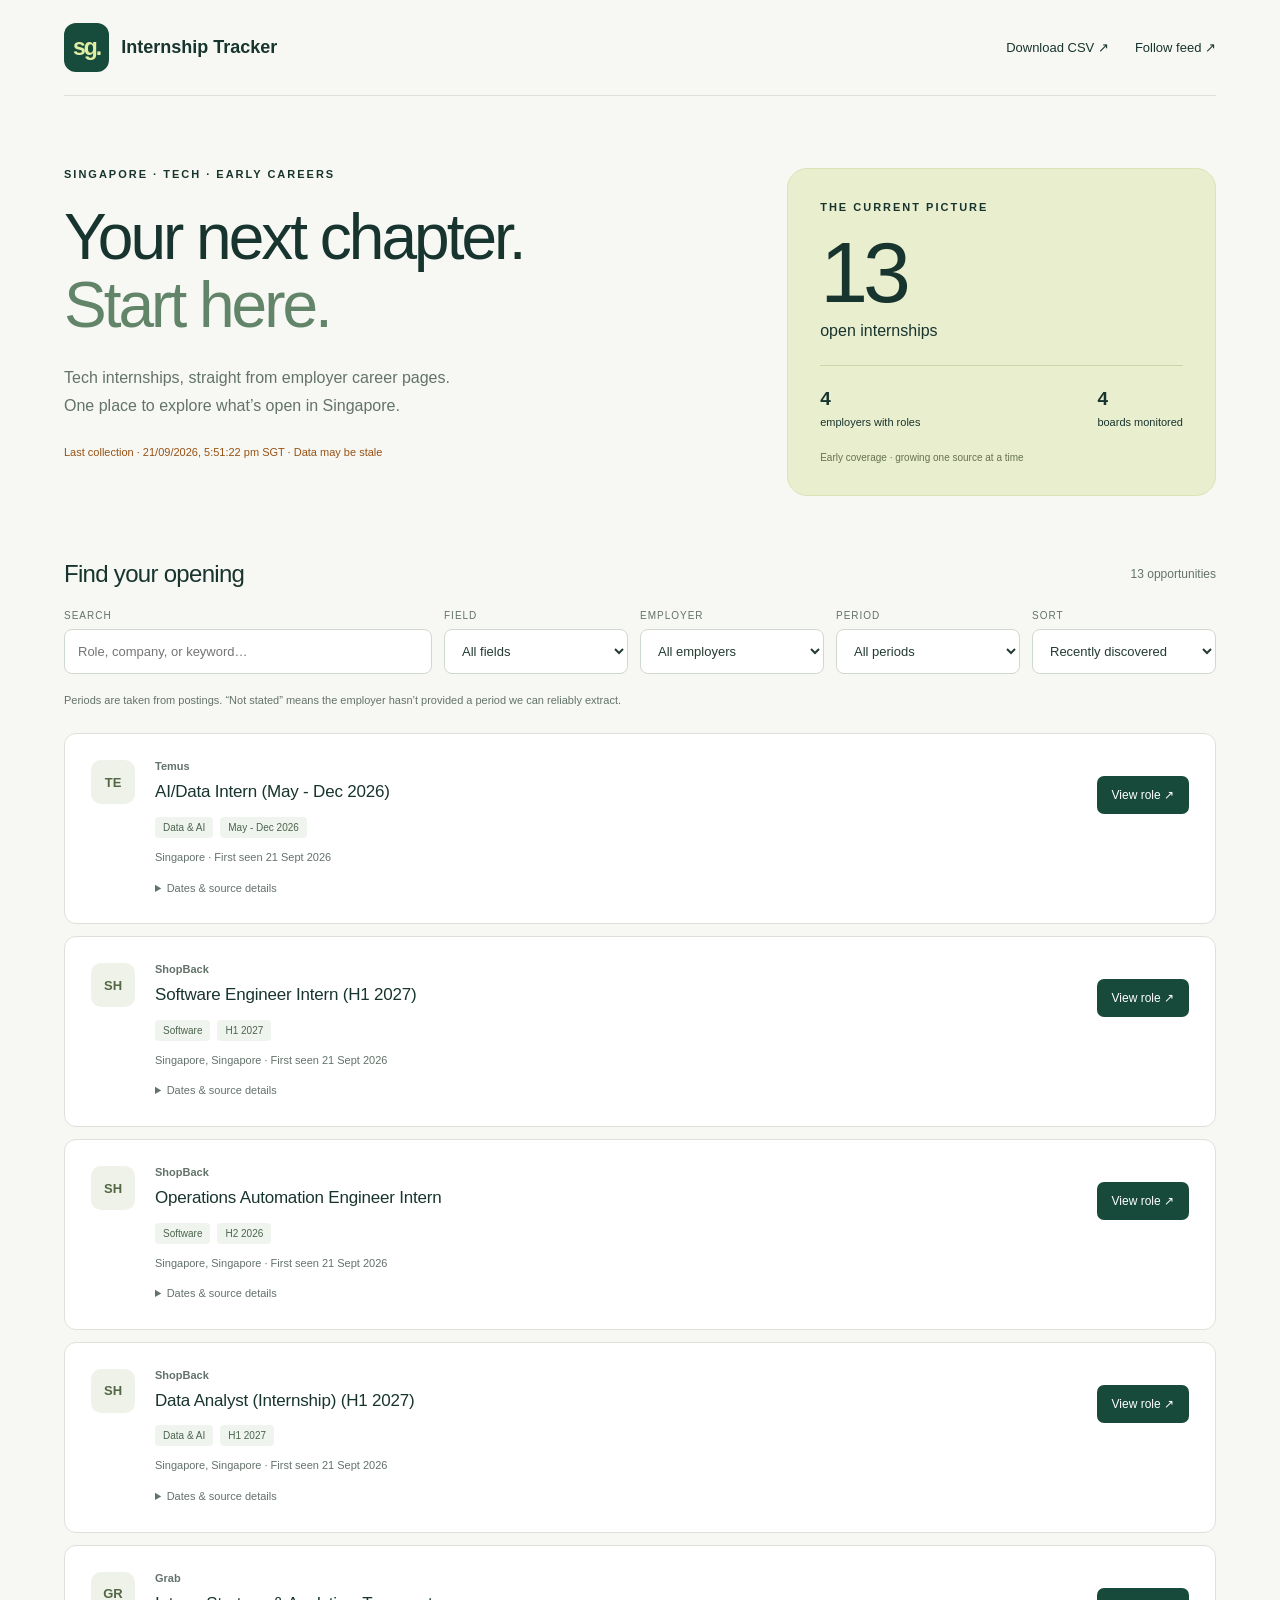
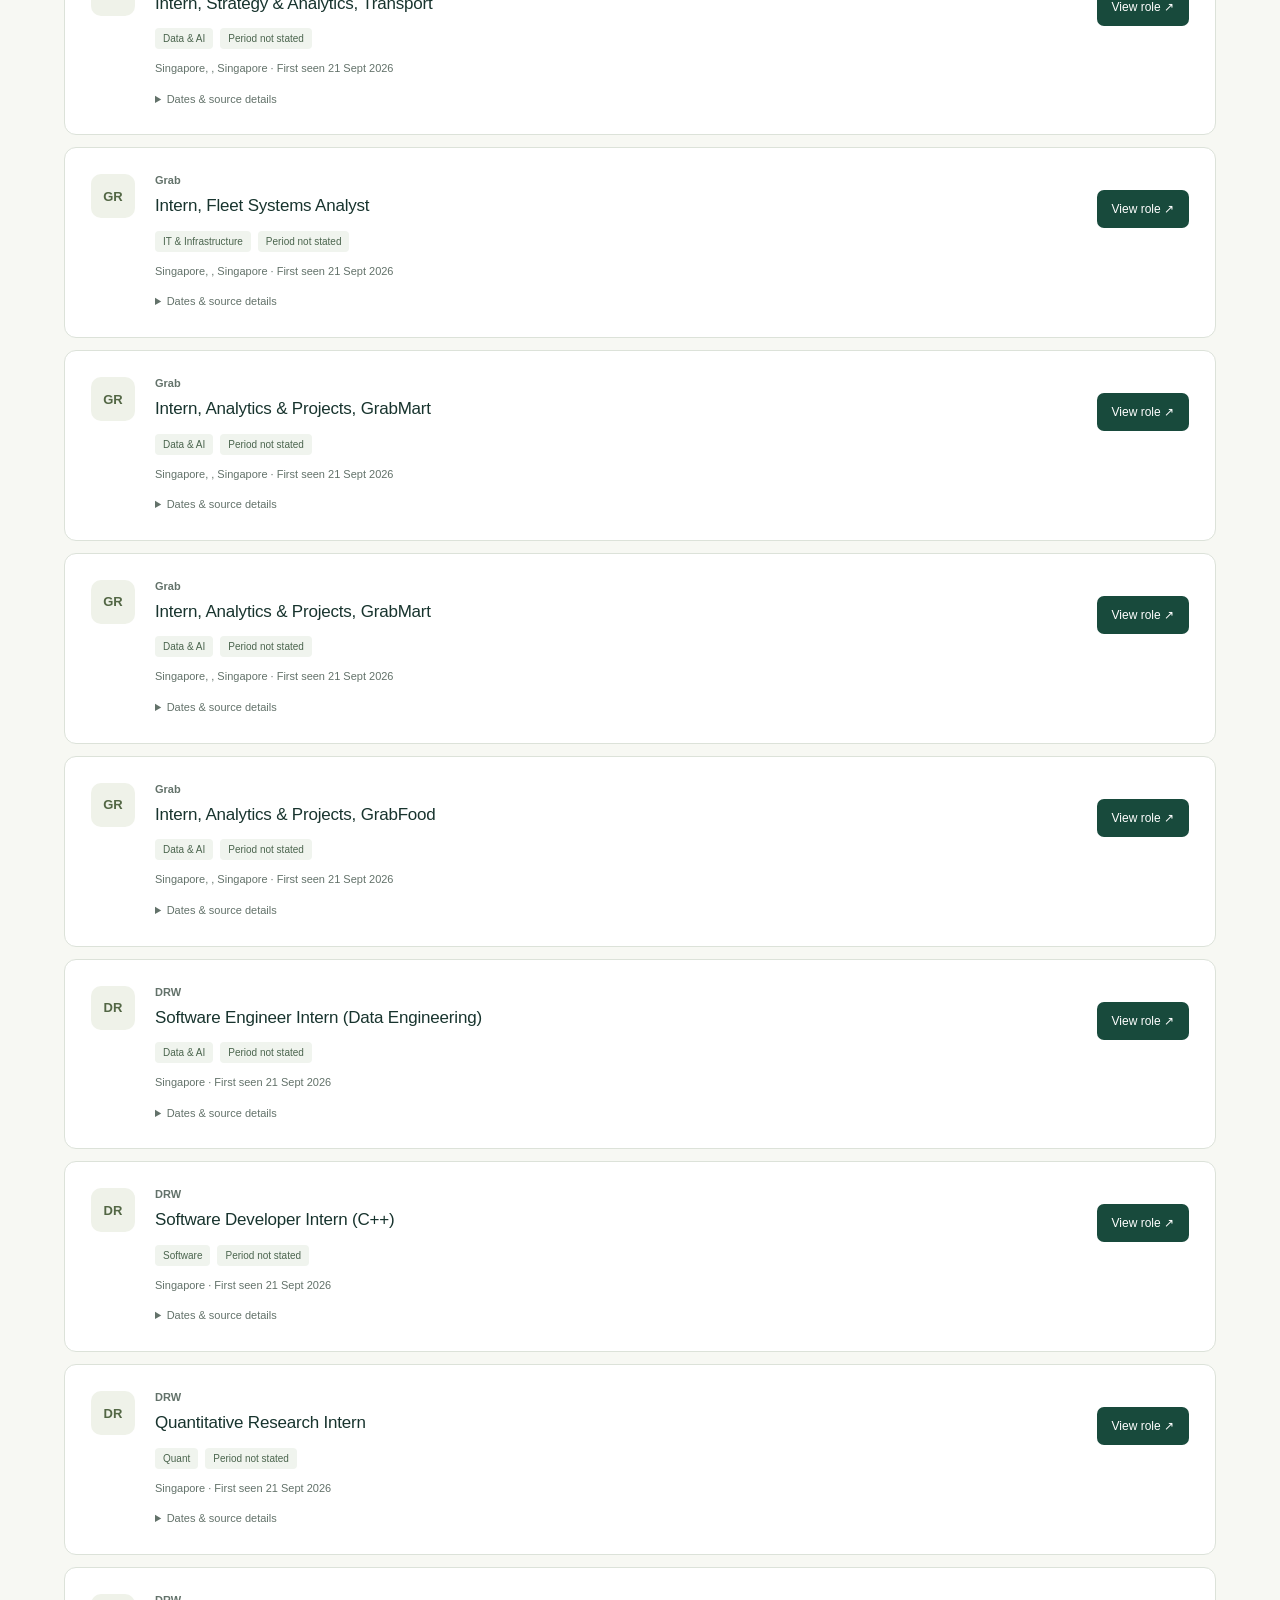
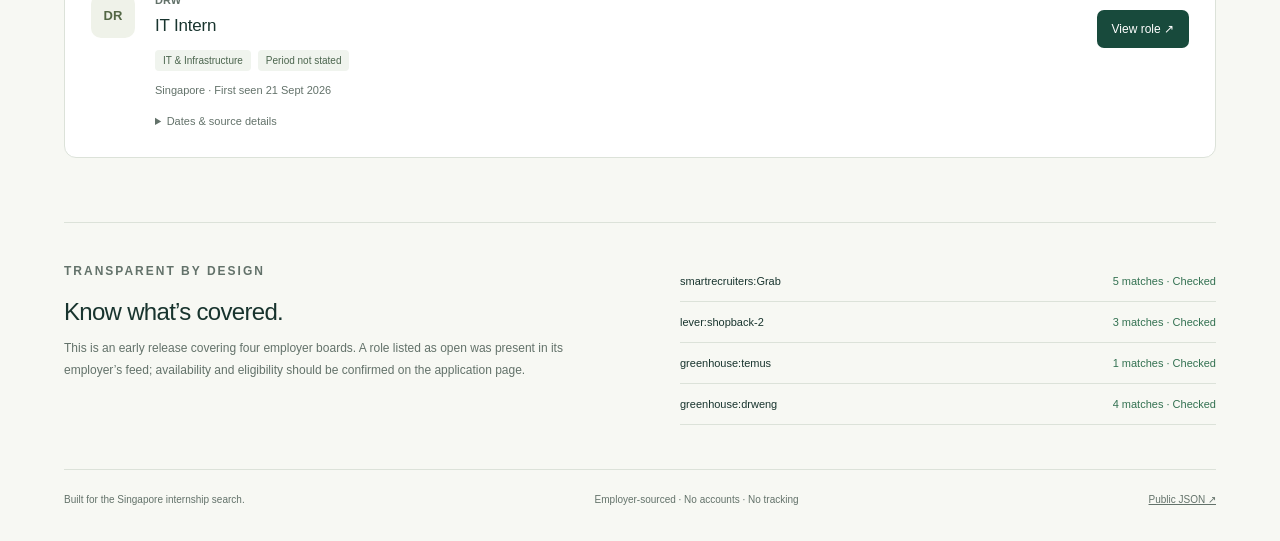
==== docs/index.html @ ec941aef "Build initial Singapore internship tracker" ====
<!doctype html>
<html lang="en">
<head>
  <meta charset="utf-8">
  <meta name="viewport" content="width=device-width, initial-scale=1">
  <meta name="description" content="Find Singapore tech internships from official employer career feeds. Search roles, check dates, and apply directly.">
  <title>Singapore Internship Tracker</title>
  <link rel="stylesheet" href="style.css">
  <link rel="alternate" type="application/atom+xml" title="New internships" href="feed.xml">
  <script id="tracker-data" type="application/json">{"jobs": [{"board": "greenhouse:temus", "category": "Data & AI", "closed_at": null, "company": "Temus", "country": null, "duration": null, "duration_evidence": null, "eligibility": "Not extracted — check employer posting", "first_seen_at": "2026-09-21T09:51:22.516559+00:00", "id": "greenhouse:temus:5169522008", "is_open": true, "last_seen_at": "2026-09-21T09:51:22.516559+00:00", "location": "Singapore", "missing_runs": 0, "period": "May - Dec 2026", "period_evidence": "AI/Data Intern (May - Dec 2026)", "posted_at": "2026-03-30T05:45:12-04:00", "source": "greenhouse", "title": "AI/Data Intern (May - Dec 2026)", "url": "https://job-boards.greenhouse.io/temus/jobs/5169522008"}, {"board": "lever:shopback-2", "category": "Software", "closed_at": null, "company": "ShopBack", "country": "SG", "duration": null, "duration_evidence": null, "eligibility": "Not extracted — check employer posting", "first_seen_at": "2026-09-21T09:51:22.516559+00:00", "id": "lever:shopback-2:1804a30e-2d2e-4631-9e85-614c91806ddf", "is_open": true, "last_seen_at": "2026-09-21T09:51:22.516559+00:00", "location": "Singapore, Singapore", "missing_runs": 0, "period": "H1 2027", "period_evidence": "Software Engineer Intern (H1 2027)", "posted_at": null, "source": "lever", "title": "Software Engineer Intern (H1 2027)", "url": "https://jobs.lever.co/shopback-2/1804a30e-2d2e-4631-9e85-614c91806ddf"}, {"board": "lever:shopback-2", "category": "Software", "closed_at": null, "company": "ShopBack", "country": "SG", "duration": null, "duration_evidence": null, "eligibility": "Not extracted — check employer posting", "first_seen_at": "2026-09-21T09:51:22.516559+00:00", "id": "lever:shopback-2:0b3627b7-0c1a-46da-bc3d-699f8d5ca9e5", "is_open": true, "last_seen_at": "2026-09-21T09:51:22.516559+00:00", "location": "Singapore, Singapore", "missing_runs": 0, "period": "H2 2026", "period_evidence": "This job posting is open for H2 2026 internship applications.", "posted_at": null, "source": "lever", "title": "Operations Automation Engineer Intern", "url": "https://jobs.lever.co/shopback-2/0b3627b7-0c1a-46da-bc3d-699f8d5ca9e5"}, {"board": "lever:shopback-2", "category": "Data & AI", "closed_at": null, "company": "ShopBack", "country": "SG", "duration": null, "duration_evidence": null, "eligibility": "Not extracted — check employer posting", "first_seen_at": "2026-09-21T09:51:22.516559+00:00", "id": "lever:shopback-2:b216d68c-48b0-4fa5-8f1e-9e0375b993e1", "is_open": true, "last_seen_at": "2026-09-21T09:51:22.516559+00:00", "location": "Singapore, Singapore", "missing_runs": 0, "period": "H1 2027", "period_evidence": "Data Analyst (Internship) (H1 2027)", "posted_at": null, "source": "lever", "title": "Data Analyst (Internship) (H1 2027)", "url": "https://jobs.lever.co/shopback-2/b216d68c-48b0-4fa5-8f1e-9e0375b993e1"}, {"board": "smartrecruiters:Grab", "category": "Data & AI", "closed_at": null, "company": "Grab", "country": "sg", "duration": null, "duration_evidence": null, "eligibility": "Not extracted — check employer posting", "first_seen_at": "2026-09-21T09:51:22.516559+00:00", "id": "smartrecruiters:Grab:744000149793152", "is_open": true, "last_seen_at": "2026-09-21T09:51:22.516559+00:00", "location": "Singapore, , Singapore", "missing_runs": 0, "period": null, "period_evidence": null, "posted_at": "2026-09-16T07:45:24.403Z", "source": "smartrecruiters", "title": "Intern, Strategy & Analytics, Transport", "url": "https://jobs.smartrecruiters.com/Grab/744000149793152"}, {"board": "smartrecruiters:Grab", "category": "IT & Infrastructure", "closed_at": null, "company": "Grab", "country": "sg", "duration": null, "duration_evidence": null, "eligibility": "Not extracted — check employer posting", "first_seen_at": "2026-09-21T09:51:22.516559+00:00", "id": "smartrecruiters:Grab:744000147417629", "is_open": true, "last_seen_at": "2026-09-21T09:51:22.516559+00:00", "location": "Singapore, , Singapore", "missing_runs": 0, "period": null, "period_evidence": null, "posted_at": "2026-09-04T05:49:10.342Z", "source": "smartrecruiters", "title": "Intern, Fleet Systems Analyst", "url": "https://jobs.smartrecruiters.com/Grab/744000147417629"}, {"board": "smartrecruiters:Grab", "category": "Data & AI", "closed_at": null, "company": "Grab", "country": "sg", "duration": null, "duration_evidence": null, "eligibility": "Not extracted — check employer posting", "first_seen_at": "2026-09-21T09:51:22.516559+00:00", "id": "smartrecruiters:Grab:744000147417509", "is_open": true, "last_seen_at": "2026-09-21T09:51:22.516559+00:00", "location": "Singapore, , Singapore", "missing_runs": 0, "period": null, "period_evidence": null, "posted_at": "2026-09-04T05:48:15.134Z", "source": "smartrecruiters", "title": "Intern, Analytics & Projects, GrabMart", "url": "https://jobs.smartrecruiters.com/Grab/744000147417509"}, {"board": "smartrecruiters:Grab", "category": "Data & AI", "closed_at": null, "company": "Grab", "country": "sg", "duration": null, "duration_evidence": null, "eligibility": "Not extracted — check employer posting", "first_seen_at": "2026-09-21T09:51:22.516559+00:00", "id": "smartrecruiters:Grab:744000147416979", "is_open": true, "last_seen_at": "2026-09-21T09:51:22.516559+00:00", "location": "Singapore, , Singapore", "missing_runs": 0, "period": null, "period_evidence": null, "posted_at": "2026-09-04T05:44:19.733Z", "source": "smartrecruiters", "title": "Intern, Analytics & Projects, GrabMart", "url": "https://jobs.smartrecruiters.com/Grab/744000147416979"}, {"board": "smartrecruiters:Grab", "category": "Data & AI", "closed_at": null, "company": "Grab", "country": "sg", "duration": null, "duration_evidence": null, "eligibility": "Not extracted — check employer posting", "first_seen_at": "2026-09-21T09:51:22.516559+00:00", "id": "smartrecruiters:Grab:744000147417199", "is_open": true, "last_seen_at": "2026-09-21T09:51:22.516559+00:00", "location": "Singapore, , Singapore", "missing_runs": 0, "period": null, "period_evidence": null, "posted_at": "2026-09-04T05:46:16.794Z", "source": "smartrecruiters", "title": "Intern, Analytics & Projects, GrabFood", "url": "https://jobs.smartrecruiters.com/Grab/744000147417199"}, {"board": "greenhouse:drweng", "category": "Data & AI", "closed_at": null, "company": "DRW", "country": null, "duration": null, "duration_evidence": null, "eligibility": "Not extracted — check employer posting", "first_seen_at": "2026-09-21T09:51:22.516559+00:00", "id": "greenhouse:drweng:8127242", "is_open": true, "last_seen_at": "2026-09-21T09:51:22.516559+00:00", "location": "Singapore", "missing_runs": 0, "period": null, "period_evidence": null, "posted_at": "2026-08-13T01:02:11-04:00", "source": "greenhouse", "title": "Software Engineer Intern (Data Engineering)", "url": "https://job-boards.greenhouse.io/drweng/jobs/8127242"}, {"board": "greenhouse:drweng", "category": "Software", "closed_at": null, "company": "DRW", "country": null, "duration": null, "duration_evidence": null, "eligibility": "Not extracted — check employer posting", "first_seen_at": "2026-09-21T09:51:22.516559+00:00", "id": "greenhouse:drweng:8014910", "is_open": true, "last_seen_at": "2026-09-21T09:51:22.516559+00:00", "location": "Singapore", "missing_runs": 0, "period": null, "period_evidence": null, "posted_at": "2026-07-13T02:23:22-04:00", "source": "greenhouse", "title": "Software Developer Intern (C++)", "url": "https://job-boards.greenhouse.io/drweng/jobs/8014910"}, {"board": "greenhouse:drweng", "category": "Quant", "closed_at": null, "company": "DRW", "country": null, "duration": null, "duration_evidence": null, "eligibility": "Not extracted — check employer posting", "first_seen_at": "2026-09-21T09:51:22.516559+00:00", "id": "greenhouse:drweng:8014915", "is_open": true, "last_seen_at": "2026-09-21T09:51:22.516559+00:00", "location": "Singapore", "missing_runs": 0, "period": null, "period_evidence": null, "posted_at": "2026-07-13T02:23:01-04:00", "source": "greenhouse", "title": "Quantitative Research Intern", "url": "https://job-boards.greenhouse.io/drweng/jobs/8014915"}, {"board": "greenhouse:drweng", "category": "IT & Infrastructure", "closed_at": null, "company": "DRW", "country": null, "duration": null, "duration_evidence": null, "eligibility": "Not extracted — check employer posting", "first_seen_at": "2026-09-21T09:51:22.516559+00:00", "id": "greenhouse:drweng:8173677", "is_open": true, "last_seen_at": "2026-09-21T09:51:22.516559+00:00", "location": "Singapore", "missing_runs": 0, "period": null, "period_evidence": null, "posted_at": "2026-09-02T10:45:57-04:00", "source": "greenhouse", "title": "IT Intern", "url": "https://job-boards.greenhouse.io/drweng/jobs/8173677"}], "sources": [{"board": "smartrecruiters:Grab", "complete": true, "error": null, "fetched": 426, "matched": 5, "warnings": []}, {"board": "lever:shopback-2", "complete": true, "error": null, "fetched": 80, "matched": 3, "warnings": []}, {"board": "greenhouse:temus", "complete": true, "error": null, "fetched": 36, "matched": 1, "warnings": []}, {"board": "greenhouse:drweng", "complete": true, "error": null, "fetched": 164, "matched": 4, "warnings": []}], "updated_at": "2026-09-21T09:51:22.516559+00:00"}</script>
  <script src="app.js" defer></script>
</head>
<body>
  <header><a class="brand" href="./"><span class="mark">sg.</span> Internship Tracker</a><nav aria-label="Resources"><a href="internships.csv">Download CSV ↗</a><a href="feed.xml">Follow feed ↗</a></nav></header>
  <main>
    <section class="hero">
      <div><p class="eyebrow">SINGAPORE · TECH · EARLY CAREERS</p><h1>Your next chapter.<br><span>Start here.</span></h1><p class="intro">Tech internships, straight from employer career pages.<br>One place to explore what’s open in Singapore.</p><p id="updated" class="freshness">Loading source status…</p></div>
      <aside class="summary" aria-label="Coverage"><span class="eyebrow">THE CURRENT PICTURE</span><div class="big-number" id="total">—</div><span>open internships</span><div class="summary-bottom"><span><b id="companies">—</b> employers with roles</span><span><b id="boards">—</b> boards monitored</span></div><small>Early coverage · growing one source at a time</small></aside>
    </section>
    <section aria-labelledby="list-heading">
      <div class="section-heading"><h2 id="list-heading">Find your opening</h2><span id="result-count" aria-live="polite"></span></div>
      <div class="filters">
        <label class="search">Search<input id="search" type="search" placeholder="Role, company, or keyword…"></label>
        <label>Field<select id="category"><option value="">All fields</option></select></label>
        <label>Employer<select id="company"><option value="">All employers</option></select></label>
        <label>Period<select id="period"><option value="">All periods</option></select></label>
        <label>Sort<select id="sort"><option value="seen">Recently discovered</option><option value="company">Company A–Z</option></select></label>
      </div>
      <p class="note">Periods are taken from postings. “Not stated” means the employer hasn’t provided a period we can reliably extract.</p>
      <div id="jobs" class="job-list"></div>
      <div id="empty" class="empty" hidden><h3>No matching internships</h3><p>Try another search or clear your filters. More employers are coming.</p><button id="reset" type="button">Clear filters</button></div>
      <noscript><p>Enable JavaScript to browse the list, or <a href="internships.csv">download the CSV</a>.</p></noscript>
    </section>
    <section class="coverage" aria-labelledby="coverage-heading"><div><p class="eyebrow">TRANSPARENT BY DESIGN</p><h2 id="coverage-heading">Know what’s covered.</h2><p>This is an early release covering four employer boards. A role listed as open was present in its employer’s feed; availability and eligibility should be confirmed on the application page.</p></div><div id="sources"></div></section>
  </main>
  <footer><span>Built for the Singapore internship search.</span><span>Employer-sourced · No accounts · No tracking</span><a href="api/jobs.json">Public JSON ↗</a></footer>
</body>
</html>
---- docs/style.css ----
:root{font-family:Arial,Helvetica,sans-serif;color:#18342e;background:#f7f8f3;font-synthesis:none;--green:#174b3c;--muted:#63726a;--line:#dce2d9}*{box-sizing:border-box}body{margin:0}a{color:inherit}header,main,footer{max-width:1220px;margin:auto}header{height:96px;display:flex;align-items:center;justify-content:space-between;border-bottom:1px solid var(--line)}.brand{text-decoration:none;font-size:18px;font-weight:700;display:flex;gap:12px;align-items:center}.mark{background:var(--green);color:#e2eea4;border-radius:12px;padding:11px 9px;font-size:23px;letter-spacing:-2px}nav{display:flex;gap:26px;font-size:13px}nav a{text-decoration:none}.hero{display:grid;grid-template-columns:1.5fr 1fr;gap:80px;padding:72px 0 64px}.eyebrow{font-size:11px;font-weight:700;letter-spacing:2px;margin:0 0 24px}h1{font-size:clamp(42px,5vw,70px);font-weight:500;letter-spacing:-3px;line-height:1.06;margin:0 0 24px}h1 span{color:#62856a}.intro{font-size:16px;line-height:1.75;color:var(--muted)}.freshness{font-size:11px;margin-top:26px;color:var(--muted)}.summary{background:#e9eecf;border:1px solid #dce3b7;border-radius:20px;padding:32px;align-self:center}.summary .eyebrow{display:block;margin-bottom:10px}.big-number{font-size:86px;letter-spacing:-5px;line-height:1.15}.summary>span:not(.eyebrow){font-size:16px}.summary-bottom{display:flex;justify-content:space-between;gap:16px;border-top:1px solid #cbd5a8;margin-top:25px;padding-top:22px;font-size:11px}.summary-bottom b{font-size:19px;display:block;margin-bottom:6px}.summary small{display:block;font-size:10px;color:#667151;margin-top:24px}.section-heading{display:flex;justify-content:space-between;align-items:center;margin-bottom:22px}h2{font-size:24px;letter-spacing:-.7px;font-weight:500;margin:0}.section-heading>span{font-size:12px;color:var(--muted)}.filters{display:grid;grid-template-columns:2fr repeat(4,1fr);gap:12px}.filters label{font-size:10px;text-transform:uppercase;letter-spacing:1px;color:var(--muted);display:grid;gap:8px}input,select{border:1px solid #cfd8ce;background:white;color:#243b31;border-radius:8px;width:100%;font-size:13px;padding:13px;min-height:44px}input:focus,select:focus,a:focus-visible,button:focus-visible,summary:focus-visible{outline:2px solid #478660;outline-offset:3px}.note{font-size:11px;color:var(--muted);line-height:1.6;margin:18px 0 24px}.job-list{display:grid;gap:12px}.job{display:flex;align-items:flex-start;justify-content:space-between;gap:24px;background:#fff;border:1px solid var(--line);border-radius:12px;padding:26px;transition:border-color .15s}.job:hover{border-color:#8da68b}.identity{display:flex;gap:20px;min-width:0}.company-icon{flex-shrink:0;width:44px;height:44px;display:grid;place-items:center;background:#eff2e9;border-radius:10px;font-size:13px;font-weight:700;color:#536745}.company-name{font-size:11px;font-weight:700;margin:0 0 7px;color:var(--muted)}h3{font-size:17px;font-weight:500;line-height:1.5;letter-spacing:-.2px;margin:0 0 12px}.tags{display:flex;flex-wrap:wrap;gap:7px}.tags span{background:#f0f4ee;padding:5px 8px;font-size:10px;border-radius:4px;color:#4b654e}.meta{font-size:11px;color:var(--muted);line-height:1.6;margin-bottom:0}.apply{white-space:nowrap;background:#184a3c;color:white;border-radius:7px;text-decoration:none;font-size:12px;padding:12px 15px;margin-top:16px}.details{font-size:11px;color:var(--muted);margin-top:12px;max-width:740px;line-height:1.7}.details summary{cursor:pointer}.details p{overflow-wrap:anywhere}.coverage{border-top:1px solid var(--line);margin-top:64px;padding:38px 0 44px;display:grid;grid-template-columns:1fr 1fr;gap:80px}.coverage .eyebrow{margin-bottom:16px}.coverage p{font-size:12px;line-height:1.8;color:var(--muted)}.source-row{display:flex;justify-content:space-between;gap:15px;border-bottom:1px solid var(--line);padding:14px 0;font-size:11px}.ok{color:#337151}.warning{color:#975114!important}.source-error{font-size:10px;overflow-wrap:anywhere}.empty{text-align:center;background:white;border:1px dashed var(--line);padding:50px;border-radius:12px;color:var(--muted)}.empty button{border:0;border-radius:8px;padding:12px;background:var(--green);color:white;cursor:pointer}footer{border-top:1px solid var(--line);display:flex;justify-content:space-between;padding:24px 0 36px;font-size:10px;color:var(--muted)}[hidden]{display:none!important}@media(max-width:1300px){header,main,footer{margin-left:5%;margin-right:5%}}@media(max-width:800px){header{height:80px}.brand{font-size:14px}nav{gap:12px;font-size:11px}.hero{gap:28px;padding:44px 0;grid-template-columns:1fr}.summary{width:100%;padding:24px}.big-number{font-size:65px}.summary-bottom{justify-content:flex-start;gap:60px}.filters{grid-template-columns:1fr 1fr}.filters .search{grid-column:1/-1}.coverage{grid-template-columns:1fr;gap:16px}.job{padding:18px;gap:12px}.identity{gap:12px}.company-icon{display:none}.apply{font-size:10px;padding:10px}h3{font-size:15px}footer{flex-wrap:wrap;gap:14px}h1{letter-spacing:-2px}.section-heading h2{font-size:21px}}
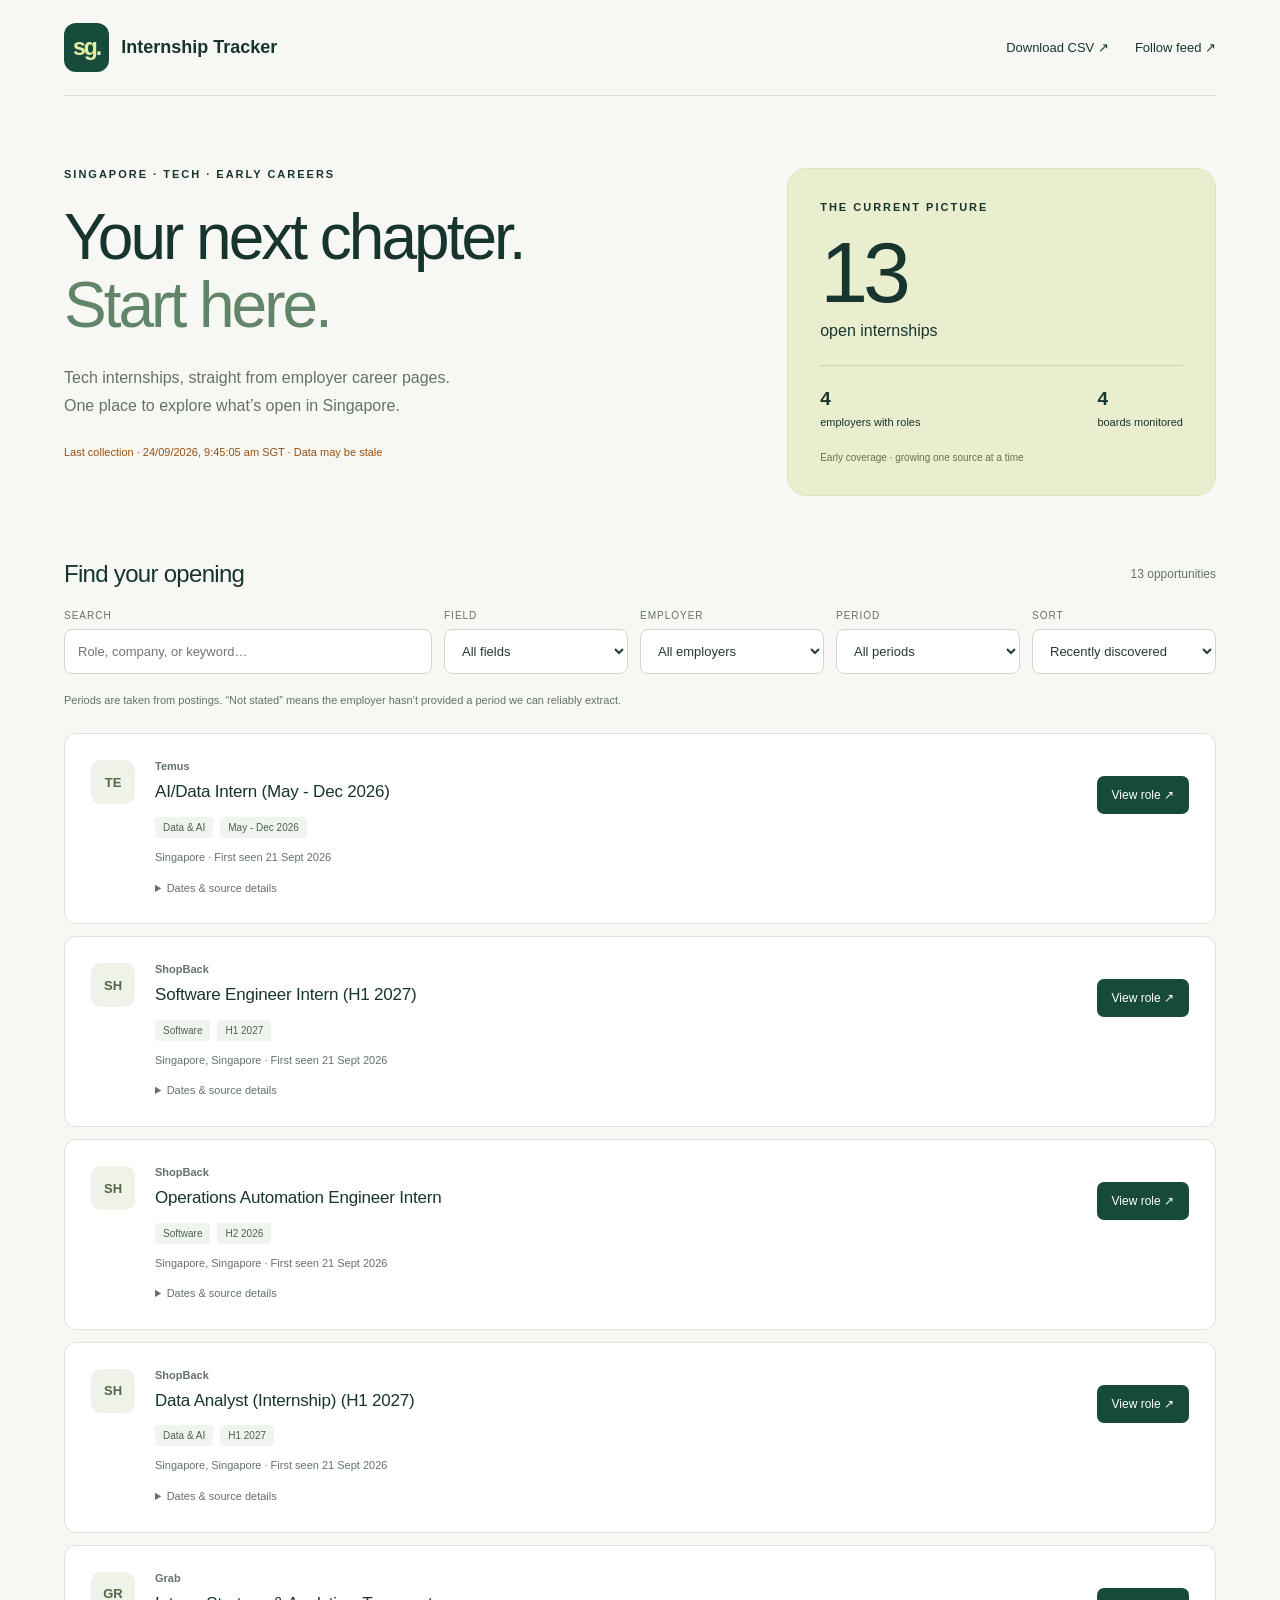
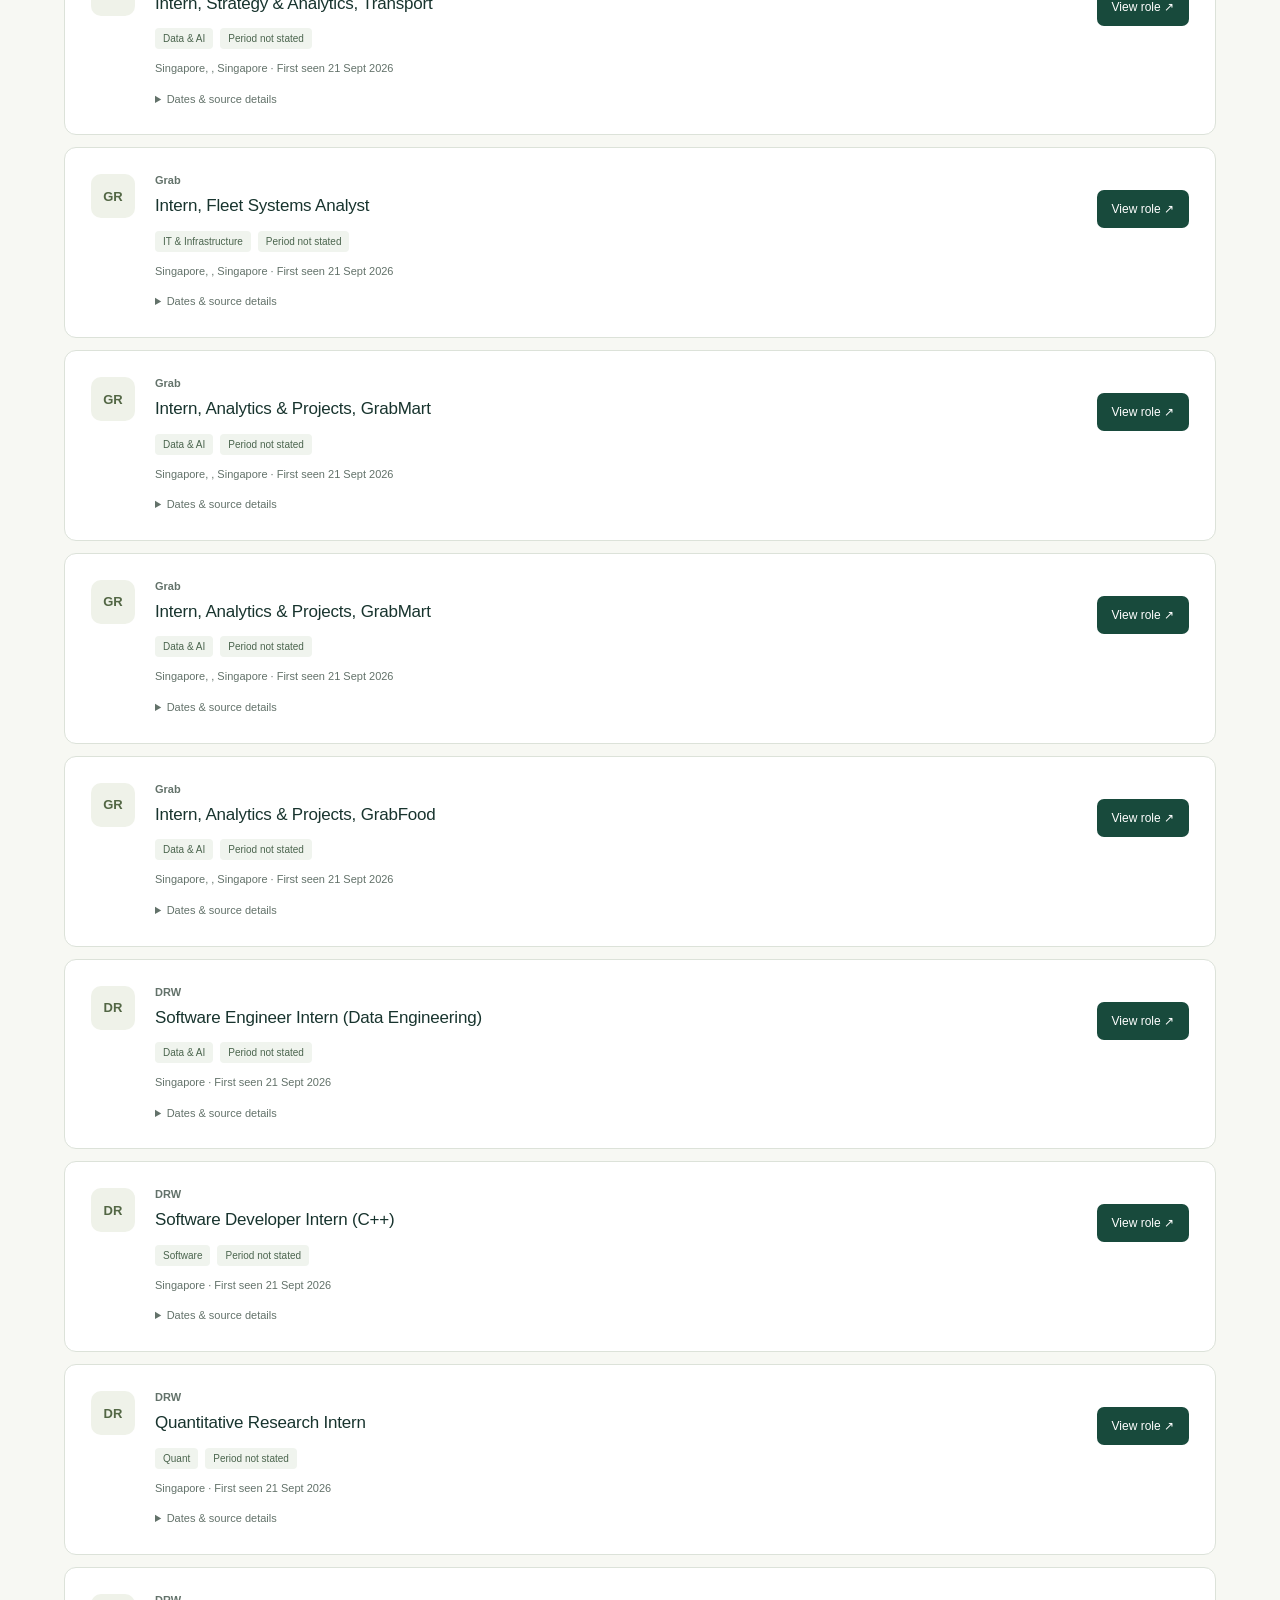
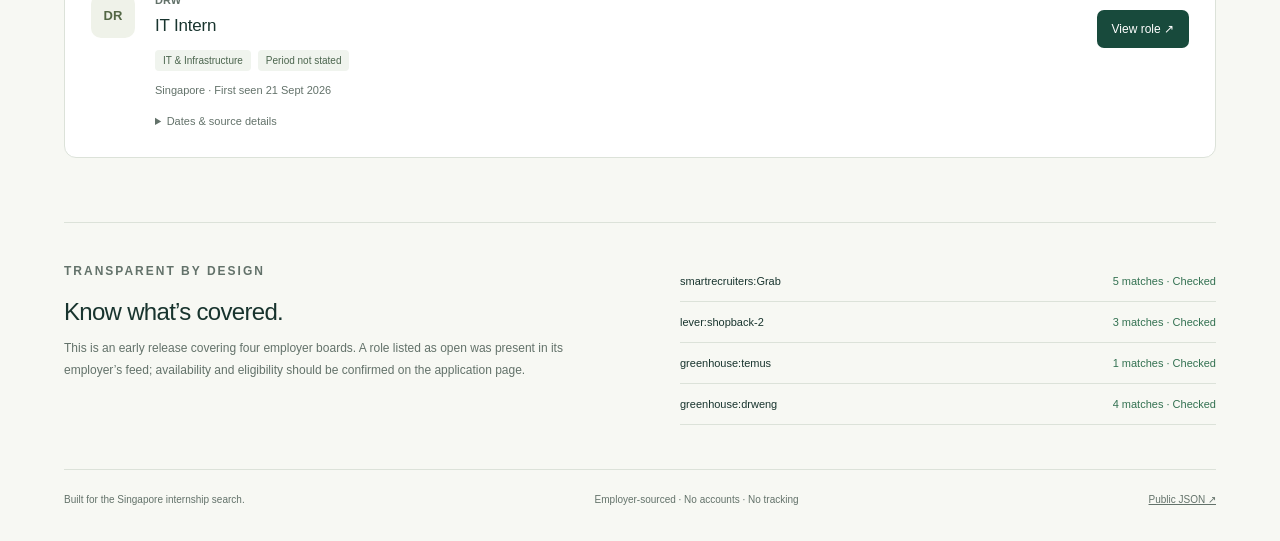
==== commit 31148430: "Update Singapore internships" ====
--- a/docs/index.html
+++ b/docs/index.html
@@ -7,7 +7,7 @@
   <title>Singapore Internship Tracker</title>
   <link rel="stylesheet" href="style.css">
   <link rel="alternate" type="application/atom+xml" title="New internships" href="feed.xml">
-  <script id="tracker-data" type="application/json">{"jobs": [{"board": "greenhouse:temus", "category": "Data & AI", "closed_at": null, "company": "Temus", "country": null, "duration": null, "duration_evidence": null, "eligibility": "Not extracted — check employer posting", "first_seen_at": "2026-09-21T09:51:22.516559+00:00", "id": "greenhouse:temus:5169522008", "is_open": true, "last_seen_at": "2026-09-21T09:51:22.516559+00:00", "location": "Singapore", "missing_runs": 0, "period": "May - Dec 2026", "period_evidence": "AI/Data Intern (May - Dec 2026)", "posted_at": "2026-03-30T05:45:12-04:00", "source": "greenhouse", "title": "AI/Data Intern (May - Dec 2026)", "url": "https://job-boards.greenhouse.io/temus/jobs/5169522008"}, {"board": "lever:shopback-2", "category": "Software", "closed_at": null, "company": "ShopBack", "country": "SG", "duration": null, "duration_evidence": null, "eligibility": "Not extracted — check employer posting", "first_seen_at": "2026-09-21T09:51:22.516559+00:00", "id": "lever:shopback-2:1804a30e-2d2e-4631-9e85-614c91806ddf", "is_open": true, "last_seen_at": "2026-09-21T09:51:22.516559+00:00", "location": "Singapore, Singapore", "missing_runs": 0, "period": "H1 2027", "period_evidence": "Software Engineer Intern (H1 2027)", "posted_at": null, "source": "lever", "title": "Software Engineer Intern (H1 2027)", "url": "https://jobs.lever.co/shopback-2/1804a30e-2d2e-4631-9e85-614c91806ddf"}, {"board": "lever:shopback-2", "category": "Software", "closed_at": null, "company": "ShopBack", "country": "SG", "duration": null, "duration_evidence": null, "eligibility": "Not extracted — check employer posting", "first_seen_at": "2026-09-21T09:51:22.516559+00:00", "id": "lever:shopback-2:0b3627b7-0c1a-46da-bc3d-699f8d5ca9e5", "is_open": true, "last_seen_at": "2026-09-21T09:51:22.516559+00:00", "location": "Singapore, Singapore", "missing_runs": 0, "period": "H2 2026", "period_evidence": "This job posting is open for H2 2026 internship applications.", "posted_at": null, "source": "lever", "title": "Operations Automation Engineer Intern", "url": "https://jobs.lever.co/shopback-2/0b3627b7-0c1a-46da-bc3d-699f8d5ca9e5"}, {"board": "lever:shopback-2", "category": "Data & AI", "closed_at": null, "company": "ShopBack", "country": "SG", "duration": null, "duration_evidence": null, "eligibility": "Not extracted — check employer posting", "first_seen_at": "2026-09-21T09:51:22.516559+00:00", "id": "lever:shopback-2:b216d68c-48b0-4fa5-8f1e-9e0375b993e1", "is_open": true, "last_seen_at": "2026-09-21T09:51:22.516559+00:00", "location": "Singapore, Singapore", "missing_runs": 0, "period": "H1 2027", "period_evidence": "Data Analyst (Internship) (H1 2027)", "posted_at": null, "source": "lever", "title": "Data Analyst (Internship) (H1 2027)", "url": "https://jobs.lever.co/shopback-2/b216d68c-48b0-4fa5-8f1e-9e0375b993e1"}, {"board": "smartrecruiters:Grab", "category": "Data & AI", "closed_at": null, "company": "Grab", "country": "sg", "duration": null, "duration_evidence": null, "eligibility": "Not extracted — check employer posting", "first_seen_at": "2026-09-21T09:51:22.516559+00:00", "id": "smartrecruiters:Grab:744000149793152", "is_open": true, "last_seen_at": "2026-09-21T09:51:22.516559+00:00", "location": "Singapore, , Singapore", "missing_runs": 0, "period": null, "period_evidence": null, "posted_at": "2026-09-16T07:45:24.403Z", "source": "smartrecruiters", "title": "Intern, Strategy & Analytics, Transport", "url": "https://jobs.smartrecruiters.com/Grab/744000149793152"}, {"board": "smartrecruiters:Grab", "category": "IT & Infrastructure", "closed_at": null, "company": "Grab", "country": "sg", "duration": null, "duration_evidence": null, "eligibility": "Not extracted — check employer posting", "first_seen_at": "2026-09-21T09:51:22.516559+00:00", "id": "smartrecruiters:Grab:744000147417629", "is_open": true, "last_seen_at": "2026-09-21T09:51:22.516559+00:00", "location": "Singapore, , Singapore", "missing_runs": 0, "period": null, "period_evidence": null, "posted_at": "2026-09-04T05:49:10.342Z", "source": "smartrecruiters", "title": "Intern, Fleet Systems Analyst", "url": "https://jobs.smartrecruiters.com/Grab/744000147417629"}, {"board": "smartrecruiters:Grab", "category": "Data & AI", "closed_at": null, "company": "Grab", "country": "sg", "duration": null, "duration_evidence": null, "eligibility": "Not extracted — check employer posting", "first_seen_at": "2026-09-21T09:51:22.516559+00:00", "id": "smartrecruiters:Grab:744000147417509", "is_open": true, "last_seen_at": "2026-09-21T09:51:22.516559+00:00", "location": "Singapore, , Singapore", "missing_runs": 0, "period": null, "period_evidence": null, "posted_at": "2026-09-04T05:48:15.134Z", "source": "smartrecruiters", "title": "Intern, Analytics & Projects, GrabMart", "url": "https://jobs.smartrecruiters.com/Grab/744000147417509"}, {"board": "smartrecruiters:Grab", "category": "Data & AI", "closed_at": null, "company": "Grab", "country": "sg", "duration": null, "duration_evidence": null, "eligibility": "Not extracted — check employer posting", "first_seen_at": "2026-09-21T09:51:22.516559+00:00", "id": "smartrecruiters:Grab:744000147416979", "is_open": true, "last_seen_at": "2026-09-21T09:51:22.516559+00:00", "location": "Singapore, , Singapore", "missing_runs": 0, "period": null, "period_evidence": null, "posted_at": "2026-09-04T05:44:19.733Z", "source": "smartrecruiters", "title": "Intern, Analytics & Projects, GrabMart", "url": "https://jobs.smartrecruiters.com/Grab/744000147416979"}, {"board": "smartrecruiters:Grab", "category": "Data & AI", "closed_at": null, "company": "Grab", "country": "sg", "duration": null, "duration_evidence": null, "eligibility": "Not extracted — check employer posting", "first_seen_at": "2026-09-21T09:51:22.516559+00:00", "id": "smartrecruiters:Grab:744000147417199", "is_open": true, "last_seen_at": "2026-09-21T09:51:22.516559+00:00", "location": "Singapore, , Singapore", "missing_runs": 0, "period": null, "period_evidence": null, "posted_at": "2026-09-04T05:46:16.794Z", "source": "smartrecruiters", "title": "Intern, Analytics & Projects, GrabFood", "url": "https://jobs.smartrecruiters.com/Grab/744000147417199"}, {"board": "greenhouse:drweng", "category": "Data & AI", "closed_at": null, "company": "DRW", "country": null, "duration": null, "duration_evidence": null, "eligibility": "Not extracted — check employer posting", "first_seen_at": "2026-09-21T09:51:22.516559+00:00", "id": "greenhouse:drweng:8127242", "is_open": true, "last_seen_at": "2026-09-21T09:51:22.516559+00:00", "location": "Singapore", "missing_runs": 0, "period": null, "period_evidence": null, "posted_at": "2026-08-13T01:02:11-04:00", "source": "greenhouse", "title": "Software Engineer Intern (Data Engineering)", "url": "https://job-boards.greenhouse.io/drweng/jobs/8127242"}, {"board": "greenhouse:drweng", "category": "Software", "closed_at": null, "company": "DRW", "country": null, "duration": null, "duration_evidence": null, "eligibility": "Not extracted — check employer posting", "first_seen_at": "2026-09-21T09:51:22.516559+00:00", "id": "greenhouse:drweng:8014910", "is_open": true, "last_seen_at": "2026-09-21T09:51:22.516559+00:00", "location": "Singapore", "missing_runs": 0, "period": null, "period_evidence": null, "posted_at": "2026-07-13T02:23:22-04:00", "source": "greenhouse", "title": "Software Developer Intern (C++)", "url": "https://job-boards.greenhouse.io/drweng/jobs/8014910"}, {"board": "greenhouse:drweng", "category": "Quant", "closed_at": null, "company": "DRW", "country": null, "duration": null, "duration_evidence": null, "eligibility": "Not extracted — check employer posting", "first_seen_at": "2026-09-21T09:51:22.516559+00:00", "id": "greenhouse:drweng:8014915", "is_open": true, "last_seen_at": "2026-09-21T09:51:22.516559+00:00", "location": "Singapore", "missing_runs": 0, "period": null, "period_evidence": null, "posted_at": "2026-07-13T02:23:01-04:00", "source": "greenhouse", "title": "Quantitative Research Intern", "url": "https://job-boards.greenhouse.io/drweng/jobs/8014915"}, {"board": "greenhouse:drweng", "category": "IT & Infrastructure", "closed_at": null, "company": "DRW", "country": null, "duration": null, "duration_evidence": null, "eligibility": "Not extracted — check employer posting", "first_seen_at": "2026-09-21T09:51:22.516559+00:00", "id": "greenhouse:drweng:8173677", "is_open": true, "last_seen_at": "2026-09-21T09:51:22.516559+00:00", "location": "Singapore", "missing_runs": 0, "period": null, "period_evidence": null, "posted_at": "2026-09-02T10:45:57-04:00", "source": "greenhouse", "title": "IT Intern", "url": "https://job-boards.greenhouse.io/drweng/jobs/8173677"}], "sources": [{"board": "smartrecruiters:Grab", "complete": true, "error": null, "fetched": 426, "matched": 5, "warnings": []}, {"board": "lever:shopback-2", "complete": true, "error": null, "fetched": 80, "matched": 3, "warnings": []}, {"board": "greenhouse:temus", "complete": true, "error": null, "fetched": 36, "matched": 1, "warnings": []}, {"board": "greenhouse:drweng", "complete": true, "error": null, "fetched": 164, "matched": 4, "warnings": []}], "updated_at": "2026-09-21T09:51:22.516559+00:00"}</script>
+  <script id="tracker-data" type="application/json">{"jobs": [{"board": "greenhouse:temus", "category": "Data & AI", "closed_at": null, "company": "Temus", "country": null, "duration": null, "duration_evidence": null, "eligibility": "Not extracted — check employer posting", "first_seen_at": "2026-09-21T09:51:22.516559+00:00", "id": "greenhouse:temus:5169522008", "is_open": true, "last_seen_at": "2026-09-24T01:45:05.300318+00:00", "location": "Singapore", "missing_runs": 0, "period": "May - Dec 2026", "period_evidence": "AI/Data Intern (May - Dec 2026)", "posted_at": "2026-03-30T05:45:12-04:00", "source": "greenhouse", "title": "AI/Data Intern (May - Dec 2026)", "url": "https://job-boards.greenhouse.io/temus/jobs/5169522008"}, {"board": "lever:shopback-2", "category": "Software", "closed_at": null, "company": "ShopBack", "country": "SG", "duration": null, "duration_evidence": null, "eligibility": "Not extracted — check employer posting", "first_seen_at": "2026-09-21T09:51:22.516559+00:00", "id": "lever:shopback-2:1804a30e-2d2e-4631-9e85-614c91806ddf", "is_open": true, "last_seen_at": "2026-09-24T01:45:05.300318+00:00", "location": "Singapore, Singapore", "missing_runs": 0, "period": "H1 2027", "period_evidence": "Software Engineer Intern (H1 2027)", "posted_at": null, "source": "lever", "title": "Software Engineer Intern (H1 2027)", "url": "https://jobs.lever.co/shopback-2/1804a30e-2d2e-4631-9e85-614c91806ddf"}, {"board": "lever:shopback-2", "category": "Software", "closed_at": null, "company": "ShopBack", "country": "SG", "duration": null, "duration_evidence": null, "eligibility": "Not extracted — check employer posting", "first_seen_at": "2026-09-21T09:51:22.516559+00:00", "id": "lever:shopback-2:0b3627b7-0c1a-46da-bc3d-699f8d5ca9e5", "is_open": true, "last_seen_at": "2026-09-24T01:45:05.300318+00:00", "location": "Singapore, Singapore", "missing_runs": 0, "period": "H2 2026", "period_evidence": "This job posting is open for H2 2026 internship applications.", "posted_at": null, "source": "lever", "title": "Operations Automation Engineer Intern", "url": "https://jobs.lever.co/shopback-2/0b3627b7-0c1a-46da-bc3d-699f8d5ca9e5"}, {"board": "lever:shopback-2", "category": "Data & AI", "closed_at": null, "company": "ShopBack", "country": "SG", "duration": null, "duration_evidence": null, "eligibility": "Not extracted — check employer posting", "first_seen_at": "2026-09-21T09:51:22.516559+00:00", "id": "lever:shopback-2:b216d68c-48b0-4fa5-8f1e-9e0375b993e1", "is_open": true, "last_seen_at": "2026-09-24T01:45:05.300318+00:00", "location": "Singapore, Singapore", "missing_runs": 0, "period": "H1 2027", "period_evidence": "Data Analyst (Internship) (H1 2027)", "posted_at": null, "source": "lever", "title": "Data Analyst (Internship) (H1 2027)", "url": "https://jobs.lever.co/shopback-2/b216d68c-48b0-4fa5-8f1e-9e0375b993e1"}, {"board": "smartrecruiters:Grab", "category": "Data & AI", "closed_at": null, "company": "Grab", "country": "sg", "duration": null, "duration_evidence": null, "eligibility": "Not extracted — check employer posting", "first_seen_at": "2026-09-21T09:51:22.516559+00:00", "id": "smartrecruiters:Grab:744000149793152", "is_open": true, "last_seen_at": "2026-09-24T01:45:05.300318+00:00", "location": "Singapore, , Singapore", "missing_runs": 0, "period": null, "period_evidence": null, "posted_at": "2026-09-16T07:45:24.403Z", "source": "smartrecruiters", "title": "Intern, Strategy & Analytics, Transport", "url": "https://jobs.smartrecruiters.com/Grab/744000149793152"}, {"board": "smartrecruiters:Grab", "category": "IT & Infrastructure", "closed_at": null, "company": "Grab", "country": "sg", "duration": null, "duration_evidence": null, "eligibility": "Not extracted — check employer posting", "first_seen_at": "2026-09-21T09:51:22.516559+00:00", "id": "smartrecruiters:Grab:744000147417629", "is_open": true, "last_seen_at": "2026-09-24T01:45:05.300318+00:00", "location": "Singapore, , Singapore", "missing_runs": 0, "period": null, "period_evidence": null, "posted_at": "2026-09-04T05:49:10.342Z", "source": "smartrecruiters", "title": "Intern, Fleet Systems Analyst", "url": "https://jobs.smartrecruiters.com/Grab/744000147417629"}, {"board": "smartrecruiters:Grab", "category": "Data & AI", "closed_at": null, "company": "Grab", "country": "sg", "duration": null, "duration_evidence": null, "eligibility": "Not extracted — check employer posting", "first_seen_at": "2026-09-21T09:51:22.516559+00:00", "id": "smartrecruiters:Grab:744000147417509", "is_open": true, "last_seen_at": "2026-09-24T01:45:05.300318+00:00", "location": "Singapore, , Singapore", "missing_runs": 0, "period": null, "period_evidence": null, "posted_at": "2026-09-04T05:48:15.134Z", "source": "smartrecruiters", "title": "Intern, Analytics & Projects, GrabMart", "url": "https://jobs.smartrecruiters.com/Grab/744000147417509"}, {"board": "smartrecruiters:Grab", "category": "Data & AI", "closed_at": null, "company": "Grab", "country": "sg", "duration": null, "duration_evidence": null, "eligibility": "Not extracted — check employer posting", "first_seen_at": "2026-09-21T09:51:22.516559+00:00", "id": "smartrecruiters:Grab:744000147416979", "is_open": true, "last_seen_at": "2026-09-24T01:45:05.300318+00:00", "location": "Singapore, , Singapore", "missing_runs": 0, "period": null, "period_evidence": null, "posted_at": "2026-09-04T05:44:19.733Z", "source": "smartrecruiters", "title": "Intern, Analytics & Projects, GrabMart", "url": "https://jobs.smartrecruiters.com/Grab/744000147416979"}, {"board": "smartrecruiters:Grab", "category": "Data & AI", "closed_at": null, "company": "Grab", "country": "sg", "duration": null, "duration_evidence": null, "eligibility": "Not extracted — check employer posting", "first_seen_at": "2026-09-21T09:51:22.516559+00:00", "id": "smartrecruiters:Grab:744000147417199", "is_open": true, "last_seen_at": "2026-09-24T01:45:05.300318+00:00", "location": "Singapore, , Singapore", "missing_runs": 0, "period": null, "period_evidence": null, "posted_at": "2026-09-04T05:46:16.794Z", "source": "smartrecruiters", "title": "Intern, Analytics & Projects, GrabFood", "url": "https://jobs.smartrecruiters.com/Grab/744000147417199"}, {"board": "greenhouse:drweng", "category": "Data & AI", "closed_at": null, "company": "DRW", "country": null, "duration": null, "duration_evidence": null, "eligibility": "Not extracted — check employer posting", "first_seen_at": "2026-09-21T09:51:22.516559+00:00", "id": "greenhouse:drweng:8127242", "is_open": true, "last_seen_at": "2026-09-24T01:45:05.300318+00:00", "location": "Singapore", "missing_runs": 0, "period": null, "period_evidence": null, "posted_at": "2026-08-13T01:02:11-04:00", "source": "greenhouse", "title": "Software Engineer Intern (Data Engineering)", "url": "https://job-boards.greenhouse.io/drweng/jobs/8127242"}, {"board": "greenhouse:drweng", "category": "Software", "closed_at": null, "company": "DRW", "country": null, "duration": null, "duration_evidence": null, "eligibility": "Not extracted — check employer posting", "first_seen_at": "2026-09-21T09:51:22.516559+00:00", "id": "greenhouse:drweng:8014910", "is_open": true, "last_seen_at": "2026-09-24T01:45:05.300318+00:00", "location": "Singapore", "missing_runs": 0, "period": null, "period_evidence": null, "posted_at": "2026-07-13T02:23:22-04:00", "source": "greenhouse", "title": "Software Developer Intern (C++)", "url": "https://job-boards.greenhouse.io/drweng/jobs/8014910"}, {"board": "greenhouse:drweng", "category": "Quant", "closed_at": null, "company": "DRW", "country": null, "duration": null, "duration_evidence": null, "eligibility": "Not extracted — check employer posting", "first_seen_at": "2026-09-21T09:51:22.516559+00:00", "id": "greenhouse:drweng:8014915", "is_open": true, "last_seen_at": "2026-09-24T01:45:05.300318+00:00", "location": "Singapore", "missing_runs": 0, "period": null, "period_evidence": null, "posted_at": "2026-07-13T02:23:01-04:00", "source": "greenhouse", "title": "Quantitative Research Intern", "url": "https://job-boards.greenhouse.io/drweng/jobs/8014915"}, {"board": "greenhouse:drweng", "category": "IT & Infrastructure", "closed_at": null, "company": "DRW", "country": null, "duration": null, "duration_evidence": null, "eligibility": "Not extracted — check employer posting", "first_seen_at": "2026-09-21T09:51:22.516559+00:00", "id": "greenhouse:drweng:8173677", "is_open": true, "last_seen_at": "2026-09-24T01:45:05.300318+00:00", "location": "Singapore", "missing_runs": 0, "period": null, "period_evidence": null, "posted_at": "2026-09-02T10:45:57-04:00", "source": "greenhouse", "title": "IT Intern", "url": "https://job-boards.greenhouse.io/drweng/jobs/8173677"}], "sources": [{"board": "smartrecruiters:Grab", "complete": true, "error": null, "fetched": 442, "matched": 5, "warnings": []}, {"board": "lever:shopback-2", "complete": true, "error": null, "fetched": 80, "matched": 3, "warnings": []}, {"board": "greenhouse:temus", "complete": true, "error": null, "fetched": 37, "matched": 1, "warnings": []}, {"board": "greenhouse:drweng", "complete": true, "error": null, "fetched": 167, "matched": 4, "warnings": []}], "updated_at": "2026-09-24T01:45:05.300318+00:00"}</script>
   <script src="app.js" defer></script>
 </head>
 <body>
